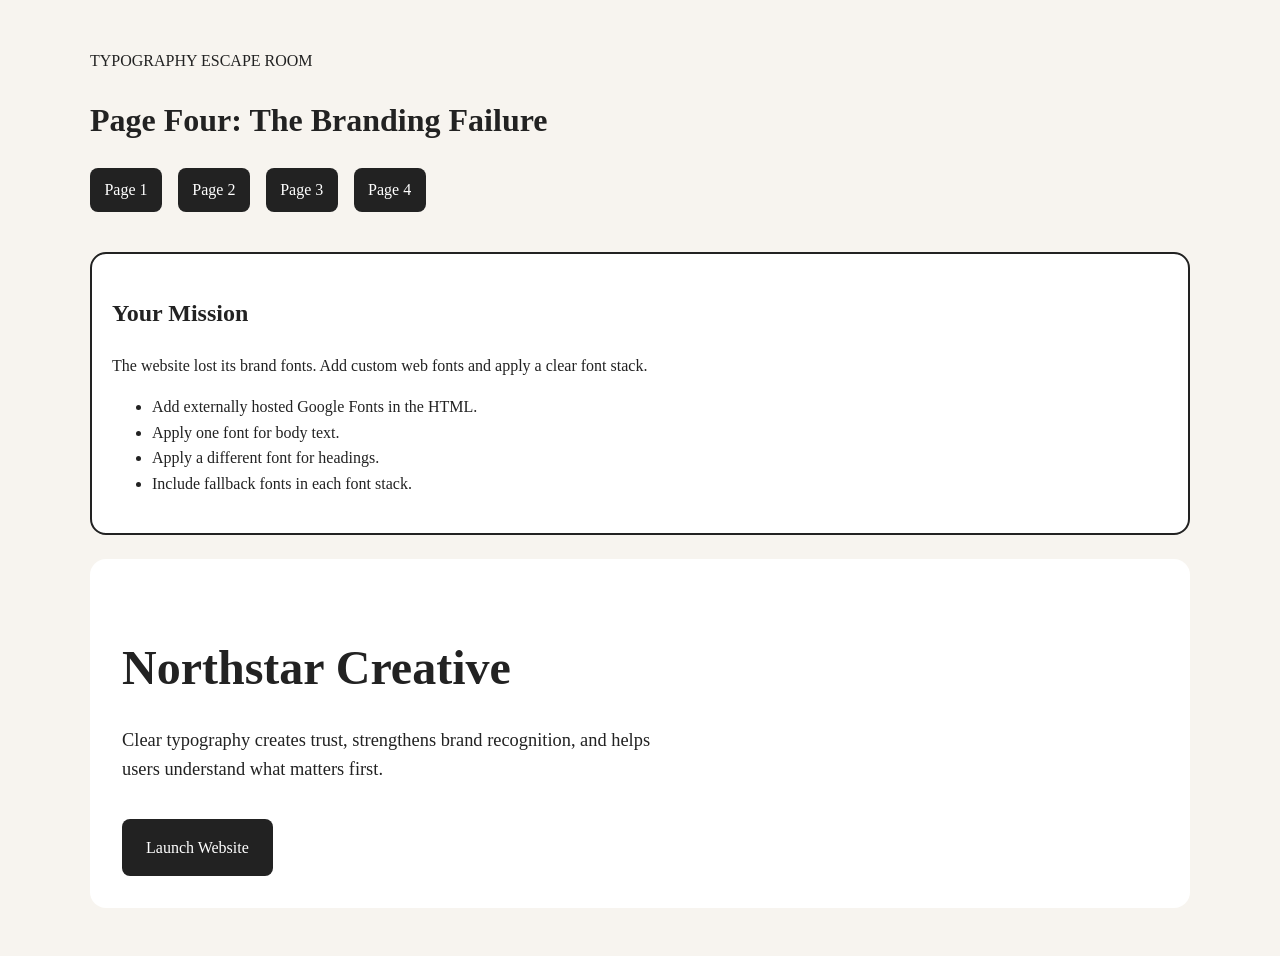
==== fonts.html @ e98a17a4 "tet" ====
<!DOCTYPE html>
<html lang="en">
<head>
  <meta charset="UTF-8" />
  <meta name="viewport" content="width=device-width, initial-scale=1.0" />
  <title>Escape Room | Page Four</title>

  <!-- STUDENT TASK: Add Google Font links here. Example:
  <link rel="preconnect" href="https://fonts.googleapis.com">
  <link rel="preconnect" href="https://fonts.gstatic.com" crossorigin>
  <link href="https://fonts.googleapis.com/css2?family=Merriweather:wght@700&family=Source+Sans+3:wght@400;600;700&display=swap" rel="stylesheet">
  -->

  <link rel="stylesheet" href="css/styles.css" />
</head>
<body class="page-four">
  <header class="site-header">
    <p class="eyebrow">TYPOGRAPHY ESCAPE ROOM</p>
    <h1>Page Four: The Branding Failure</h1>
    <nav>
      <a href="index.html">Page 1</a>
      <a href="units.html">Page 2</a>
      <a href="responsive.html">Page 3</a>
      <a href="fonts.html">Page 4</a>
    </nav>
  </header>

  <main>
    <section class="mission-panel">
      <h2>Your Mission</h2>
      <p>The website lost its brand fonts. Add custom web fonts and apply a clear font stack.</p>
      <ul>
        <li>Add externally hosted Google Fonts in the HTML.</li>
        <li>Apply one font for body text.</li>
        <li>Apply a different font for headings.</li>
        <li>Include fallback fonts in each font stack.</li>
      </ul>
    </section>

    <section class="brand-panel">
      <h2>Northstar Creative</h2>
      <p>Clear typography creates trust, strengthens brand recognition, and helps users understand what matters first.</p>
      <a class="button" href="#">Launch Website</a>
    </section>
  </main>
</body>
</html>
---- css/styles.css ----
/* =========================================================
   TYPOGRAPHY ESCAPE ROOM
   Time limit: 45 minutes

   Students should repair each page by editing this CSS file.
   Some HTML changes are needed on Page Four to add custom fonts.
   ========================================================= */

/* ---------- Shared Base Styles ---------- */

* {
  box-sizing: border-box;
}

body {
  margin: 0;
  background: #f7f4ef;
}

.site-header,
main {
  width: min(1100px, 92%);
  margin: 0 auto;
}

.site-header {
  padding: 2rem 0 1rem;
}

nav {
  display: flex;
  gap: 1rem;
  flex-wrap: wrap;
  margin-top: 1rem;
}

nav a,
.button,
.unit-button {
  display: inline-block;
  background: #222;
  color: #fff;
  text-decoration: none;
  border: 0;
  border-radius: 0.5rem;
  cursor: pointer;
}

nav a {
  padding: 0.6rem 0.9rem;
}

.mission-panel {
  background: #fff;
  border: 2px solid #222;
  border-radius: 1rem;
  padding: 1.25rem;
  margin: 1.5rem 0;
}

code {
  background: #eee;
  padding: 0.1rem 0.25rem;
  border-radius: 0.25rem;
}

/* =========================================================
   PAGE ONE: TYPOGRAPHY ISSUE
   Problems:
   - 5 fonts
   - tiny body text
   - unreadable spacing
   - centered paragraph blocks
   - low contrast
   - random capitalization
   ========================================================= */

.page-one {
  font-size: clamp(0.8em, 2vw, 1.5em); /* TODO: increase to a readable rem value */
  line-height:clamp(1.3em,2vw,1.5em); /* TODO: improve line-height */
  color: #464646;                 /* TODO: improve contrast */
}

.page-one p {
  text-align: left;          /* TODO: paragraphs should not be centered */
  text-transform: none;  /* TODO: remove random capitalization */
  letter-spacing: 0.1rem;        /* TODO: reset letter spacing */
}

.page-one .hero-title {
  font-family: Georgia, serif;
}

.page-one .intro {
  font-family: "Comic Sans MS", cursive;
}

.page-one .card-title {
  font-family: Georgia, sans-serif;
}

.page-one .quote {
  font-family: "Courier New", monospace;
}

.page-one .button {
  font-family: Georgia, serif;
  font-style: bold;
  padding: 1rem 1.5rem;
  margin-top: 1rem;
}

/* Suggested target:
.page-one {
  font-family: Arial, Helvetica, sans-serif;
  font-size: 1rem;
  line-height: 1.6;
  color: #222;
}

.page-one h1,
.page-one h2,
.page-one h3 {
  font-family: Georgia, "Times New Roman", serif;
}

.page-one p {
  text-align: left;
  text-transform: none;
  letter-spacing: normal;
}

.page-one .button {
  font-family: inherit;
}
*/

/* =========================================================
   PAGE TWO: PX TO REM/EM
   Goal:
   - font sizes should use rem
   - button padding should use em
   Root assumption: 16px = 1rem
   ========================================================= */

.page-two {
  font-family: Arial, Helvetica, sans-serif;
  color: #222;
  line-height: 1.5;
}

.page-two h1 {
  font-size: 3rem; /* TODO: 3rem */
}

.page-two h2 {
  font-size: 2rem; /* TODO: 2rem */
}

.page-two p {
  font-size: 1.125rem; /* TODO: 1.125rem */
}

.price {
  font-size: 2.5rem; /* TODO: 2.5rem */
  font-weight: bold;
}

.unit-button {
  font-size: 1.25rem;      /* TODO: 1.25rem */
  padding: 1em 2em;   /* TODO: 1em 2em */
}

/* =========================================================
   PAGE THREE: RESPONSIVE TYPOGRAPHY
   Goal:
   - use clamp()
   - add media query
   - readable line length with ch
   - unitless line-height
   ========================================================= */

.page-three {
  font-family: Arial, Helvetica, sans-serif;
  color: #222;
}

.page-three h1 {
  font-size: 64px; /* TODO: use clamp(), ex: clamp(2rem, 5vw, 4rem) */
}

.article h2 {
  font-size: 56px; /* TODO: use clamp(), ex: clamp(1.75rem, 4vw, 3rem) */
}

.article p {
  font-size: 22px;      /* TODO: consider clamp() or rem */
  line-height: 28px;    /* TODO: use unitless value, ex: 1.6 */
  max-width: 1000px;    /* TODO: use 60ch or 65ch */
}

/* TODO: Add a media query.
Example:
@media (max-width: 768px) {
  .page-three {
    font-size: 0.95rem;
  }

  .article {
    padding: 1rem;
  }
}
*/

/* =========================================================
   PAGE FOUR: CUSTOM WEB FONTS
   Goal:
   - add Google Fonts links in fonts.html
   - replace weak font choices
   - use proper fallback font stacks
   ========================================================= */

.page-four {
  font-family: cursive; /* TODO: replace after adding custom web font */
  color: #222;
  line-height: 1.6;
}

.page-four h1,
.page-four h2 {
  font-family: fantasy; /* TODO: replace with heading font stack */
}

.brand-panel {
  background: #fff;
  border-radius: 1rem;
  padding: 2rem;
  margin: 1.5rem 0 3rem;
}

.brand-panel h2 {
  font-size: 3rem;
  margin-bottom: 0.5rem;
}

.brand-panel p {
  font-size: 1.15rem;
  max-width: 60ch;
}

.brand-panel .button {
  padding: 1em 1.5em;
  margin-top: 1rem;
}

/* Suggested Page Four target after adding Google Fonts:
.page-four {
  font-family: "Source Sans 3", Arial, sans-serif;
}

.page-four h1,
.page-four h2 {
  font-family: "Merriweather", Georgia, serif;
}
*/
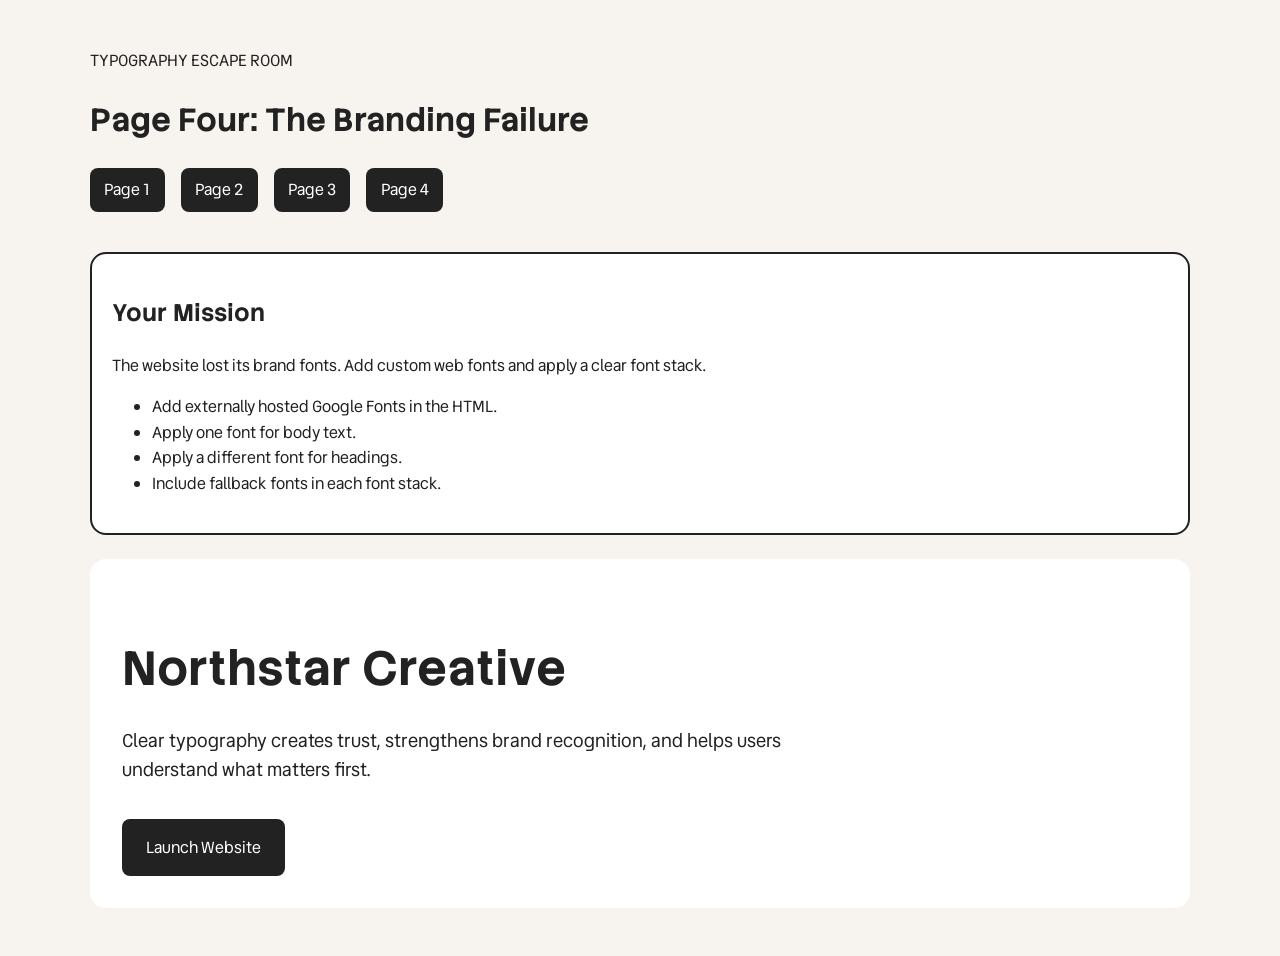
==== commit d7891464: "Update fonts.html Added fonts to page 4 html" ====
--- a/fonts.html
+++ b/fonts.html
@@ -5,11 +5,9 @@
   <meta name="viewport" content="width=device-width, initial-scale=1.0" />
   <title>Escape Room | Page Four</title>
 
-  <!-- STUDENT TASK: Add Google Font links here. Example:
-  <link rel="preconnect" href="https://fonts.googleapis.com">
-  <link rel="preconnect" href="https://fonts.gstatic.com" crossorigin>
-  <link href="https://fonts.googleapis.com/css2?family=Merriweather:wght@700&family=Source+Sans+3:wght@400;600;700&display=swap" rel="stylesheet">
-  -->
+ <link rel="preconnect" href="https://fonts.googleapis.com">
+<link rel="preconnect" href="https://fonts.gstatic.com" crossorigin>
+<link href="https://fonts.googleapis.com/css2?family=Stack+Sans+Text:wght@200..700&family=Vend+Sans:ital,wght@0,300..700;1,300..700&display=swap" rel="stylesheet">
 
   <link rel="stylesheet" href="css/styles.css" />
 </head>
--- a/css/styles.css
+++ b/css/styles.css
@@ -221,14 +221,14 @@
    ========================================================= */
 
 .page-four {
-  font-family: cursive; /* TODO: replace after adding custom web font */
+  font-family: "Vend Sans", sans-serif; /* TODO: replace after adding custom web font */
   color: #222;
   line-height: 1.6;
 }
 
 .page-four h1,
 .page-four h2 {
-  font-family: fantasy; /* TODO: replace with heading font stack */
+  font-family: "Stack Sans Text", sans-serif;
 }
 
 .brand-panel {
@@ -263,3 +263,4 @@
   font-family: "Merriweather", Georgia, serif;
 }
 */
+
